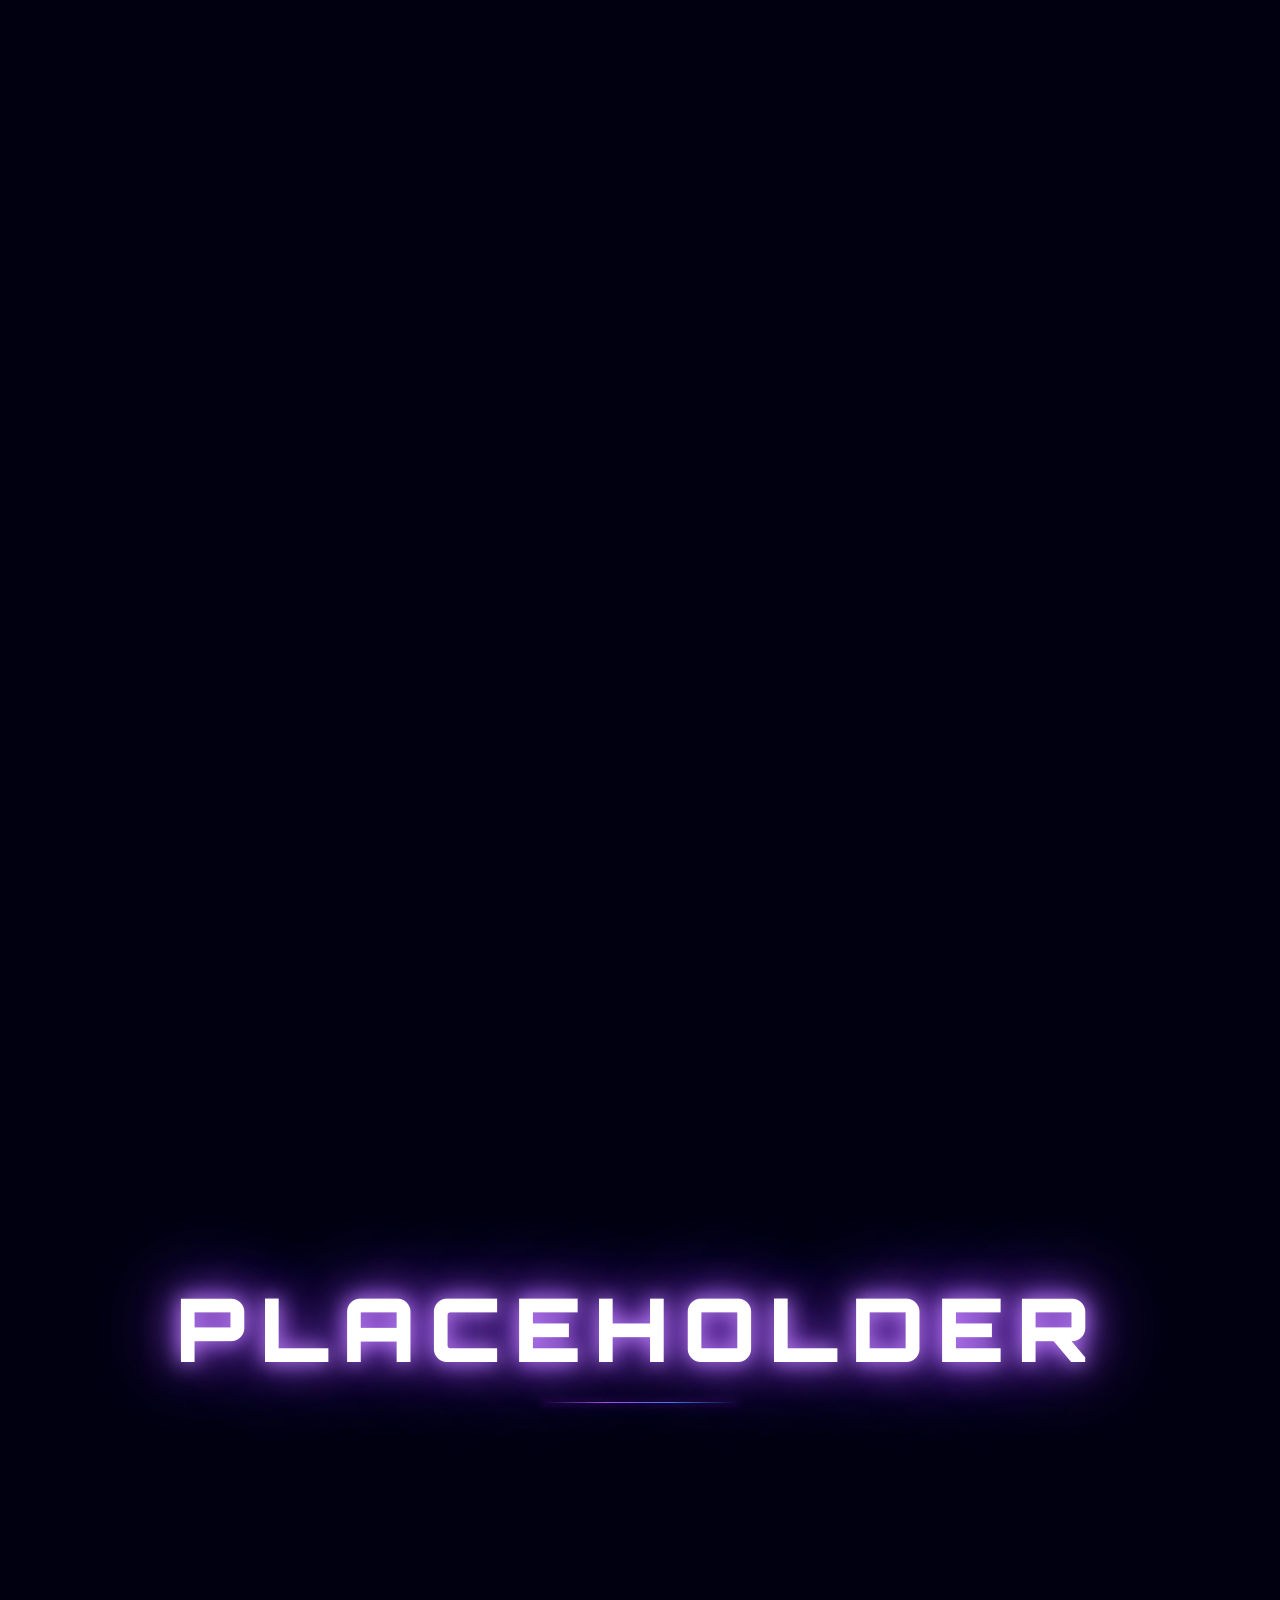
==== index.html @ f3b58f8b "Fixed" ====
<!-- V00 Placeholder -->
<!DOCTYPE html>
<html lang="en">
<head>
    <meta charset="UTF-8">
    <meta name="viewport" content="width=device-width, initial-scale=1.0">
    <meta name="description" content="Placeholder">
    <meta name="author" content="Placeholder">
    <meta name="theme-color" content="#000010">
    
    <title>Placeholder</title>
    
    <link rel="preconnect" href="https://fonts.googleapis.com">
    <link rel="preconnect" href="https://fonts.gstatic.com" crossorigin>
    <link href="https://fonts.googleapis.com/css2?family=Orbitron:wght@400;700;900&family=Share+Tech+Mono&display=swap" rel="stylesheet">
    
    <link rel="stylesheet" href="styles.css">
</head>
<body>

<iframe 
    src="https://play.famobi.com/color-water-sort-3d" 
    width="100%" 
    height="600" 
    frameborder="0" 
    allowfullscreen="true" 
    scrolling="no"
    style="border: none; max-width: 800px; display: block; margin: 0 auto;">
</iframe>


<iframe 
    seamless="seamless" 
    allowtransparency="true" 
    allowfullscreen="true" 
    frameborder="0" 
    style="width: 100%;
    height: 100%;
    border: 0px;
    " src="https://zv1y2i8p.play.gamezop.com/g/gTD1yQp3R"> 
</iframe>


<iframe
    src="https://html-classic.itch.zone/html/18040099-1745330/index.html?v=1782190535" 
    frameborder="0" 
    allowfullscreen="true" 
    scrolling="no" 
    allowtransparency="true" 
    webkitallowfullscreen="true" 
    mozallowfullscreen="true" 
    msallowfullscreen="true" 
    id="game_drop" 
    allow="autoplay; 
    fullscreen *; 
    geolocation; 
    microphone; 
    camera; 
    midi; 
    monetization; 
    xr-spatial-tracking; 
    gamepad; 
    gyroscope; 
    accelerometer; 
    xr; 
    cross-origin-isolated; 
    web-share">
</iframe>

    
    
    <div class="static" id="staticEl" aria-hidden="true"></div>

    <section class="hero" aria-labelledby="hero-title">
        <div class="hero-content">
            <h1 id="hero-title" class="title">Placeholder</h1>
            <div class="title-line"></div>
        </div>
    </section>
    <script src="app.js"></script>
</body>
</html>
---- styles.css ----
/* V00 Placeholder */
@import url('https://fonts.googleapis.com/css2?family=Orbitron:wght@400;700;900&family=Share+Tech+Mono&display=swap');

:root {
    --accent:       #a855f7;
    --accent-dim:   #7c3aed;
    --accent-glow:  #c084fc;
    --accent-dark:  #4c1d95;
    --blue:         #3b82f6;
    --blue-dim:     #1d4ed8;
    --blue-glow:    #60a5fa;
    --cyan:         #22d3ee;
    --bg:           #000010;
    --bg-card:      #05051a;
    --bg-card2:     #080820;
    --text:         #e2e8f0;
    --text-dim:     #94a3b8;
    --border:       rgba(168, 85, 247, 0.35);
    --border-bright:rgba(168, 85, 247, 0.8);
    --font-display: 'Orbitron', monospace;
    --font-mono:    'Share Tech Mono', monospace;
}

* {
    margin: 0;
    padding: 0;
    box-sizing: border-box;
}

body {
    background: var(--bg);
    color: var(--text);
    overflow-x: hidden;
    position: relative;
    font-family: var(--font-mono);
}

.hero {
    height: 100vh;
    display: flex;
    align-items: center;
    justify-content: center;
    position: relative;
    z-index: 2;
}

.hero-content {
    text-align: center;
    padding: 2rem;
}

.hero-badge {
    font-family: var(--font-mono);
    font-size: 0.85rem;
    color: var(--cyan);
    letter-spacing: 0.3em;
    margin-bottom: 1.5rem;
    opacity: 0;
    animation: fadeSlideDown 0.8s ease 0.3s forwards;
    text-shadow: 0 0 10px var(--cyan);
}

.title {
    font-family: var(--font-display);
    font-size: 5.5rem;
    font-weight: 900;
    color: #fff;
    text-transform: uppercase;
    letter-spacing: 0.15em;
    text-shadow:
        0 0 20px var(--accent-glow),
        0 0 40px var(--accent),
        0 0 80px var(--accent-dim),
        0 0 120px rgba(124, 58, 237, 0.4);
    animation: titleGlow 3s ease-in-out infinite alternate, fadeSlideUp 1s ease 0.5s both;
    margin-bottom: 1.2rem;
    will-change: text-shadow;
}

@keyframes titleGlow {
    from {
        text-shadow:
            0 0 20px var(--accent-glow),
            0 0 40px var(--accent),
            0 0 80px var(--accent-dim),
            0 0 120px rgba(124, 58, 237, 0.4);
    }
    to {
        text-shadow:
            0 0 10px var(--accent-glow),
            0 0 25px var(--accent),
            0 0 50px var(--accent-dim),
            0 0 80px rgba(59, 130, 246, 0.5);
    }
}

.subtitle {
    font-family: var(--font-display);
    font-size: 1.1rem;
    color: var(--accent-glow);
    text-transform: uppercase;
    letter-spacing: 0.4em;
    margin-bottom: 2rem;
    animation: flickerPulse 4s infinite, fadeSlideUp 1s ease 0.7s both;
    will-change: opacity;
}

@keyframes flickerPulse {
    0%, 90%, 100% { opacity: 1; }
    92%           { opacity: 0.3; }
    94%           { opacity: 1; }
    96%           { opacity: 0.5; }
    98%           { opacity: 1; }
}

.title-line {
    width: 200px;
    height: 1px;
    margin: 0 auto 2.5rem;
    background: linear-gradient(90deg, transparent, var(--accent), var(--blue), transparent);
    animation: lineExpand 1s ease 1s both;
    box-shadow: 0 0 10px var(--accent);
}

@keyframes lineExpand {
    from { width: 0; opacity: 0; }
    to   { width: 200px; opacity: 1; }
}

@keyframes fadeSlideDown {
    from { opacity: 0; transform: translateY(-15px); }
    to   { opacity: 1; transform: translateY(0); }
}

@keyframes fadeSlideUp {
    from { opacity: 0; transform: translateY(20px); }
    to   { opacity: 1; transform: translateY(0); }
}
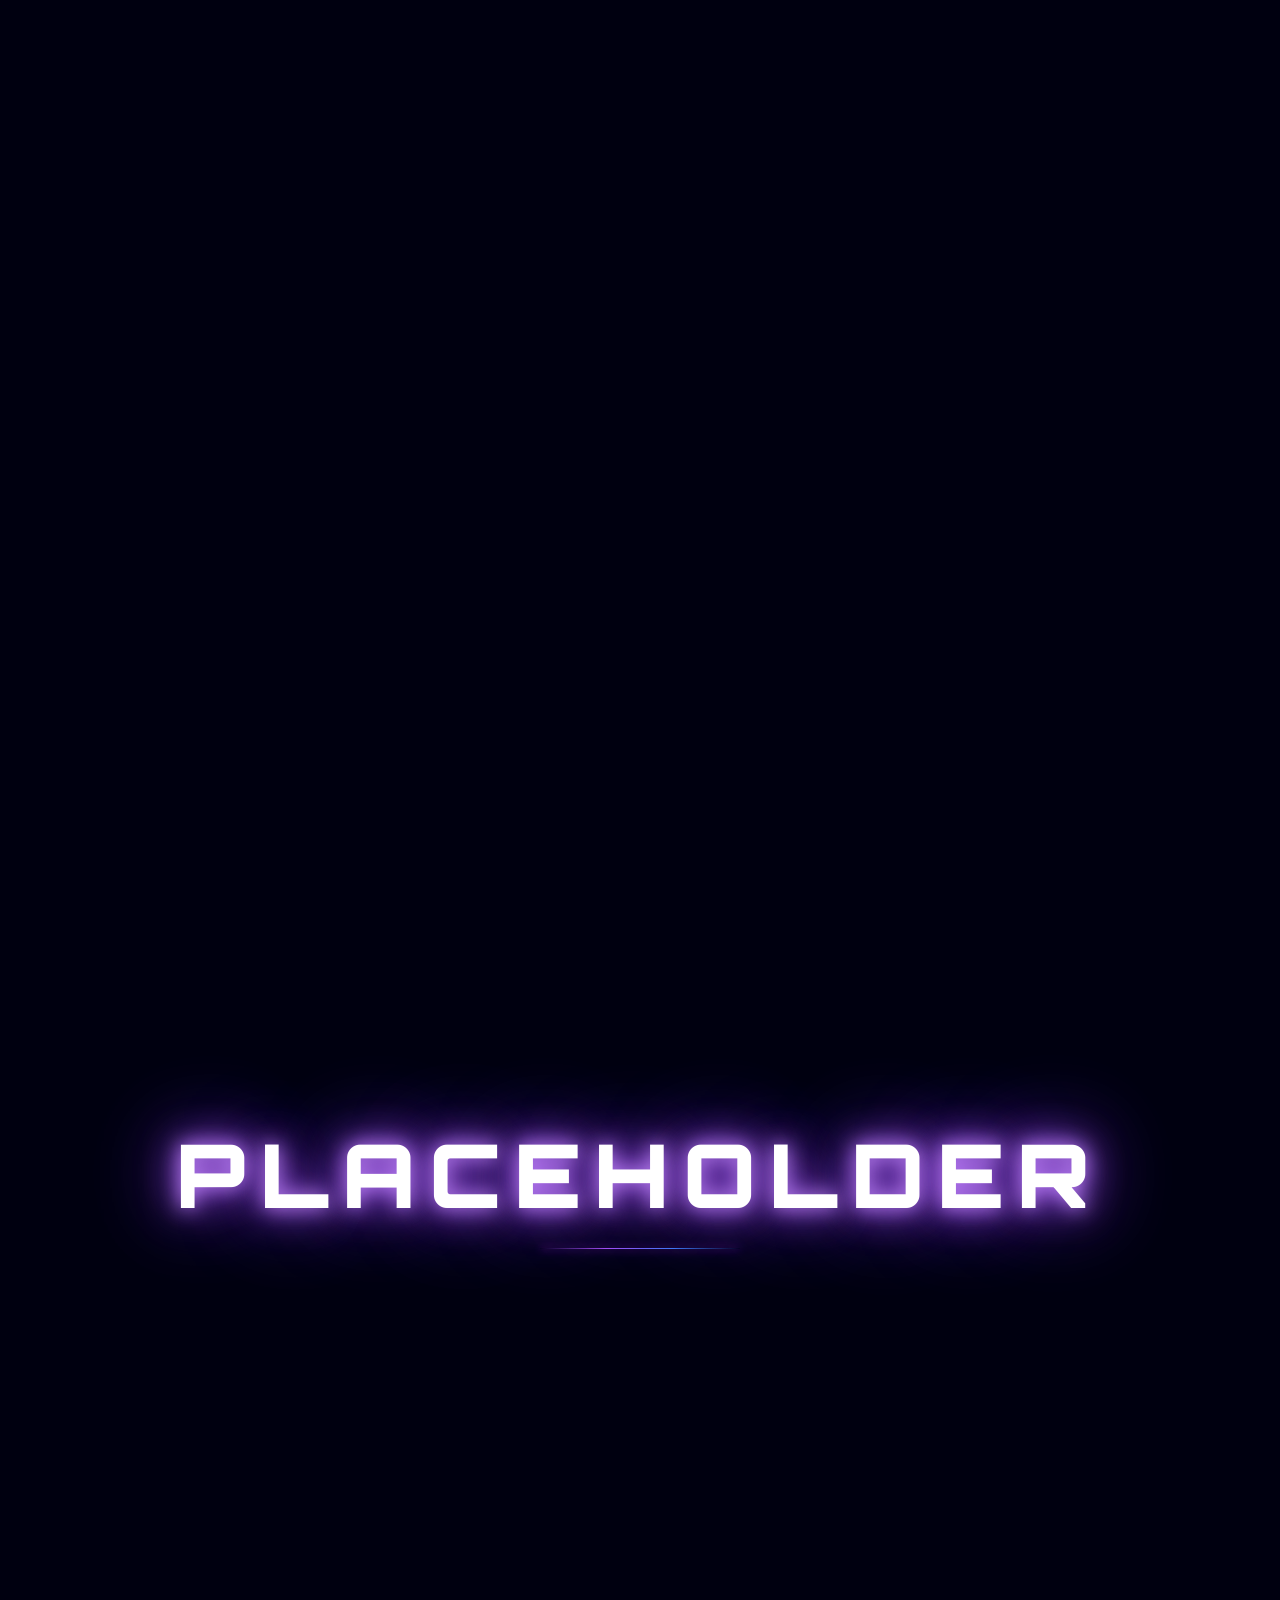
==== commit 1c876add: "Version 3" ====
--- a/index.html
+++ b/index.html
@@ -30,6 +30,7 @@
 
 
 <iframe 
+    src="https://zv1y2i8p.play.gamezop.com/g/gTD1yQp3R"
     seamless="seamless" 
     allowtransparency="true" 
     allowfullscreen="true" 
@@ -37,7 +38,6 @@
     style="width: 100%;
     height: 100%;
     border: 0px;
-    " src="https://zv1y2i8p.play.gamezop.com/g/gTD1yQp3R"> 
 </iframe>
 
 
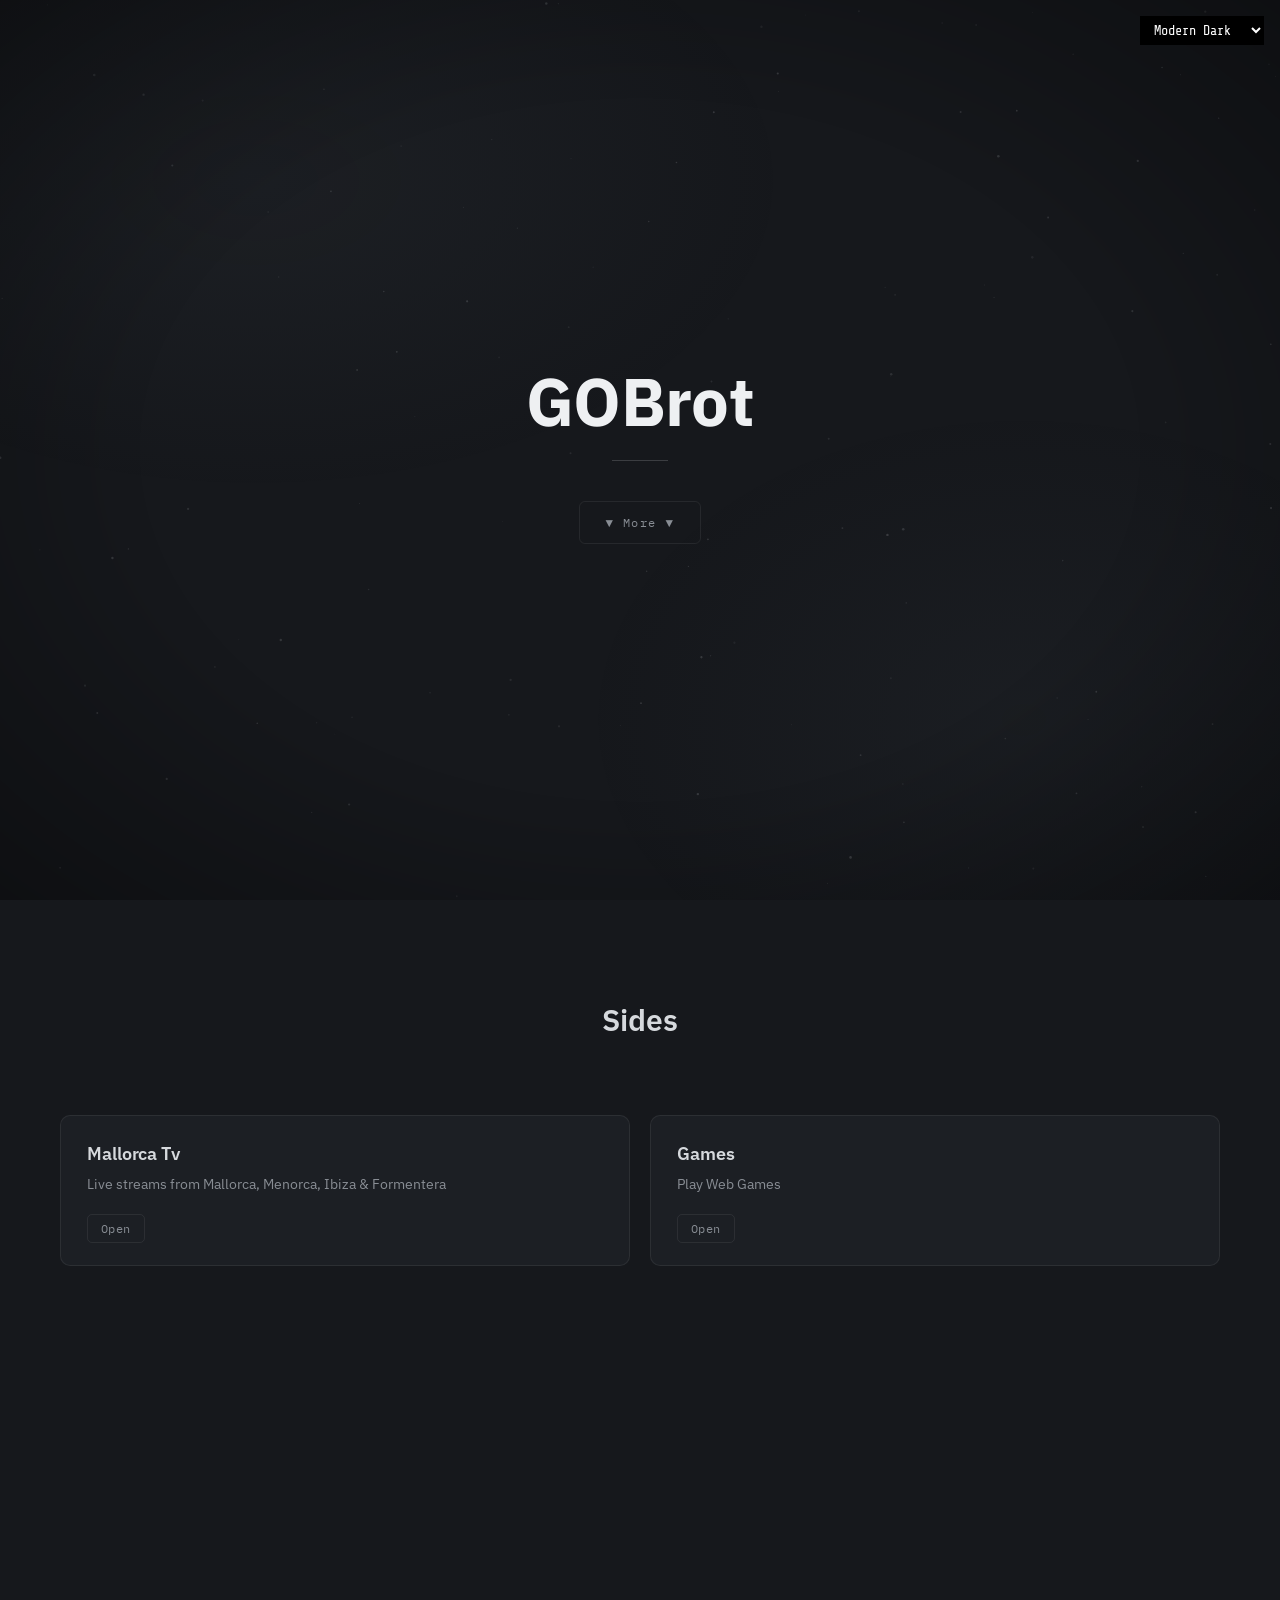
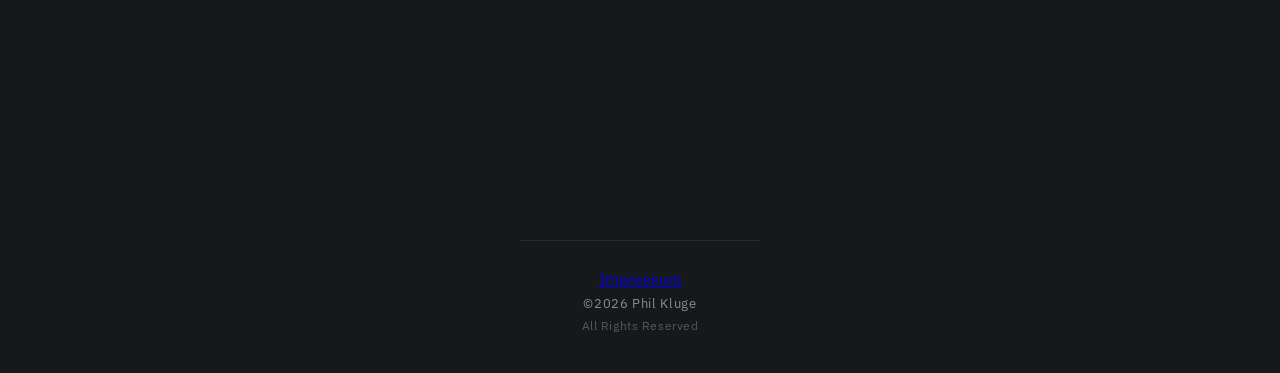
==== commit 167abce3: "New GOBrot" ====
--- a/index.html
+++ b/index.html
@@ -1,82 +1,161 @@
-<!-- V00 Placeholder -->
 <!DOCTYPE html>
 <html lang="en">
-<head>
-    <meta charset="UTF-8">
-    <meta name="viewport" content="width=device-width, initial-scale=1.0">
-    <meta name="description" content="Placeholder">
-    <meta name="author" content="Placeholder">
-    <meta name="theme-color" content="#000010">
-    
-    <title>Placeholder</title>
-    
-    <link rel="preconnect" href="https://fonts.googleapis.com">
-    <link rel="preconnect" href="https://fonts.gstatic.com" crossorigin>
-    <link href="https://fonts.googleapis.com/css2?family=Orbitron:wght@400;700;900&family=Share+Tech+Mono&display=swap" rel="stylesheet">
-    
-    <link rel="stylesheet" href="styles.css">
-</head>
-<body>
+    <head>
+        <meta charset="UTF-8">
+        <meta name="viewport" content="width=device-width, initial-scale=1.0">
+        <meta name="description" content="GOBrot">
+        <meta name="author" content="Phil Kluge">
+        <meta name="theme-color" content="#000000">
+        
+        <title>GOBrot</title>
+        
+        <link rel="icon" type="image/png" href="/SRC/Logo.png">
+        <link rel="preconnect" href="https://fonts.googleapis.com">
+        <link rel="preconnect" href="https://fonts.gstatic.com" crossorigin>
+        <link href="https://fonts.googleapis.com/css2?family=Orbitron:wght@400;700;900&family=Share+Tech+Mono&display=swap" rel="stylesheet">
+        
+        <script>
+            window.THEMES = 
+            [
+                { id: "modern-dark",       name: "Modern Dark",       folder: "Modern Dark" },
+                { id: "modern-light",      name: "Modern Light",      folder: "Modern Light"}
+            ];
 
-<iframe 
-    src="https://play.famobi.com/color-water-sort-3d" 
-    width="100%" 
-    height="600" 
-    frameborder="0" 
-    allowfullscreen="true" 
-    scrolling="no"
-    style="border: none; max-width: 800px; display: block; margin: 0 auto;">
-</iframe>
+            (function () 
+            {
+                var theme = window.THEMES.find(function (t) 
+                { 
+                    return t.id === localStorage.getItem("selectedTheme"); 
+                }) || window.THEMES.find(function (t) { return t.id === "modern-dark"; })
 
+                window.ACTIVE_THEME = theme;
+                document.write('<link rel="stylesheet" href="/Themes/' + encodeURI(theme.folder) + '/index.css">');
+                document.write('<script src="/Themes/' + encodeURI(theme.folder) + '/index.js"><' + '/script>');
+            })();
+        </script>
+        <style>
+            #theme-switcher {
+                position: fixed;
+                top: 16px;
+                right: 16px;
+                z-index: 9999;
+                font-family: 'Share Tech Mono', monospace;
+                display: flex;
+                align-items: center;
+                gap: 8px;
+            }
+            #theme-switcher label {
+                color: #ffffff;
+                font-size: 0.85rem;
+                letter-spacing: 0.05em;
+                user-select: none;
+            }
+            #theme-switcher select {
+                background: rgba(0, 0, 0, 0);
+                color: #ffffff;
+                border: 0px #000000;
+                padding: 6px 10px;
+                font-family: inherit;
+                font-size: 0.85rem;
+                cursor: pointer;
+                backdrop-filter: blur(4px);
+                background-color: #000000
+            }
 
-<iframe 
-    src="https://zv1y2i8p.play.gamezop.com/g/gTD1yQp3R"
-    seamless="seamless" 
-    allowtransparency="true" 
-    allowfullscreen="true" 
-    frameborder="0" 
-    style="width: 100%;
-    height: 100%;
-    border: 0px;
-</iframe>
+            #theme-switcher select:hover,
+            #theme-switcher select:focus {
+                border-color: rgba(0, 0, 0, 0);
+                outline: none;
+            }
+        </style>
+    </head>
+    <body>
+        <div id="theme-switcher">
+            <select id="theme-select" aria-label="Theme auswählen"></select>
+        </div>
 
+        <script>
+            (function () 
+            {
+                var select = document.getElementById("theme-select");
 
-<iframe
-    src="https://html-classic.itch.zone/html/18040099-1745330/index.html?v=1782190535" 
-    frameborder="0" 
-    allowfullscreen="true" 
-    scrolling="no" 
-    allowtransparency="true" 
-    webkitallowfullscreen="true" 
-    mozallowfullscreen="true" 
-    msallowfullscreen="true" 
-    id="game_drop" 
-    allow="autoplay; 
-    fullscreen *; 
-    geolocation; 
-    microphone; 
-    camera; 
-    midi; 
-    monetization; 
-    xr-spatial-tracking; 
-    gamepad; 
-    gyroscope; 
-    accelerometer; 
-    xr; 
-    cross-origin-isolated; 
-    web-share">
-</iframe>
+                window.THEMES.forEach(function (t) 
+                {
+                    var opt = document.createElement("option");
+                    opt.value = t.id;
+                    opt.textContent = t.name;
+                    if (window.ACTIVE_THEME && t.id === window.ACTIVE_THEME.id) 
+                    {
+                        opt.selected = true;
+                    }
+                    select.appendChild(opt);
+                });
 
-    
-    
-    <div class="static" id="staticEl" aria-hidden="true"></div>
+                select.addEventListener("change", function () 
+                {
+                    localStorage.setItem("selectedTheme", select.value);
+                    location.reload();
+                });
+            })();
+        </script>
 
-    <section class="hero" aria-labelledby="hero-title">
-        <div class="hero-content">
-            <h1 id="hero-title" class="title">Placeholder</h1>
-            <div class="title-line"></div>
-        </div>
-    </section>
-    <script src="app.js"></script>
-</body>
-</html>
+        <canvas id="Canvas" aria-hidden="true"></canvas>
+        <div class="Background" aria-hidden="true"></div>
+        <div class="scanlines" aria-hidden="true"></div>
+        <div class="vignette" aria-hidden="true"></div>
+        <div class="static" id="staticEl" aria-hidden="true"></div>
+
+        <section class="hero" aria-labelledby="hero-title">
+            <div class="hero-content">
+                <h1 id="hero-title" class="title">GOBrot</h1>
+                <div class="title-line"></div>
+                <button 
+                    class="scroll-indicator" 
+                    onclick="document.querySelector('.Sides').scrollIntoView({behavior: 'smooth'})"
+                    aria-label="Scroll to projects section">
+                    <span data-i18n="hero-scroll">▼ More ▼</span>
+                </button>
+            </div>
+        </section>
+
+        <section class="projects" aria-labelledby="projects-title">
+            <h2 id="projects-title" class="section-title" data-i18n="projects-title">Sides</h2>
+            <div class="projects-grid" role="list">
+                
+                <article class="project-card" data-project="MallorcaTv" role="listitem">
+                    <div class="card-glow"></div>
+                    <div class="card-inner">
+                        <h3>Mallorca Tv</h3>
+                        <p data-i18n="proj-fuel-desc">Live streams from Mallorca, Menorca, Ibiza & Formentera</p>
+                        <div class="card-footer">
+                            <button class="tech-tag more-btn" aria-label="More information about Fuel Tracker" data-i18n="btn-more">Open</button>
+                            </div>
+                    </div>
+                </article>
+
+                <article class="project-card" data-project="Games" role="listitem">
+                    <div class="card-glow"></div>
+                    <div class="card-inner">
+                        <h3>Games</h3>
+                        <p data-i18n="proj-fuel-desc">Play Web Games</p>
+                        <div class="card-footer">
+                            <button class="tech-tag more-btn" aria-label="More information about Fuel Tracker" data-i18n="btn-more">Open</button>
+                            </div>
+                    </div>
+                </article>
+            </div>
+        </section>
+
+        <footer class="footer">
+            <div class="footer-content">
+                <div class="footer-line"></div>
+                <div class="footer-links">
+                    <a href="https://philkluge.com/impressum" data-i18n="footer-impressum">Impressum</a>
+                    <p class="copyright"></p>
+                </div>
+                <p class="copyright">©2026 Phil Kluge</p>
+                <p class="rights" data-i18n="footer-rights">All Rights Reserved</p>
+            </div>
+        </footer>
+    </body>
+</html>
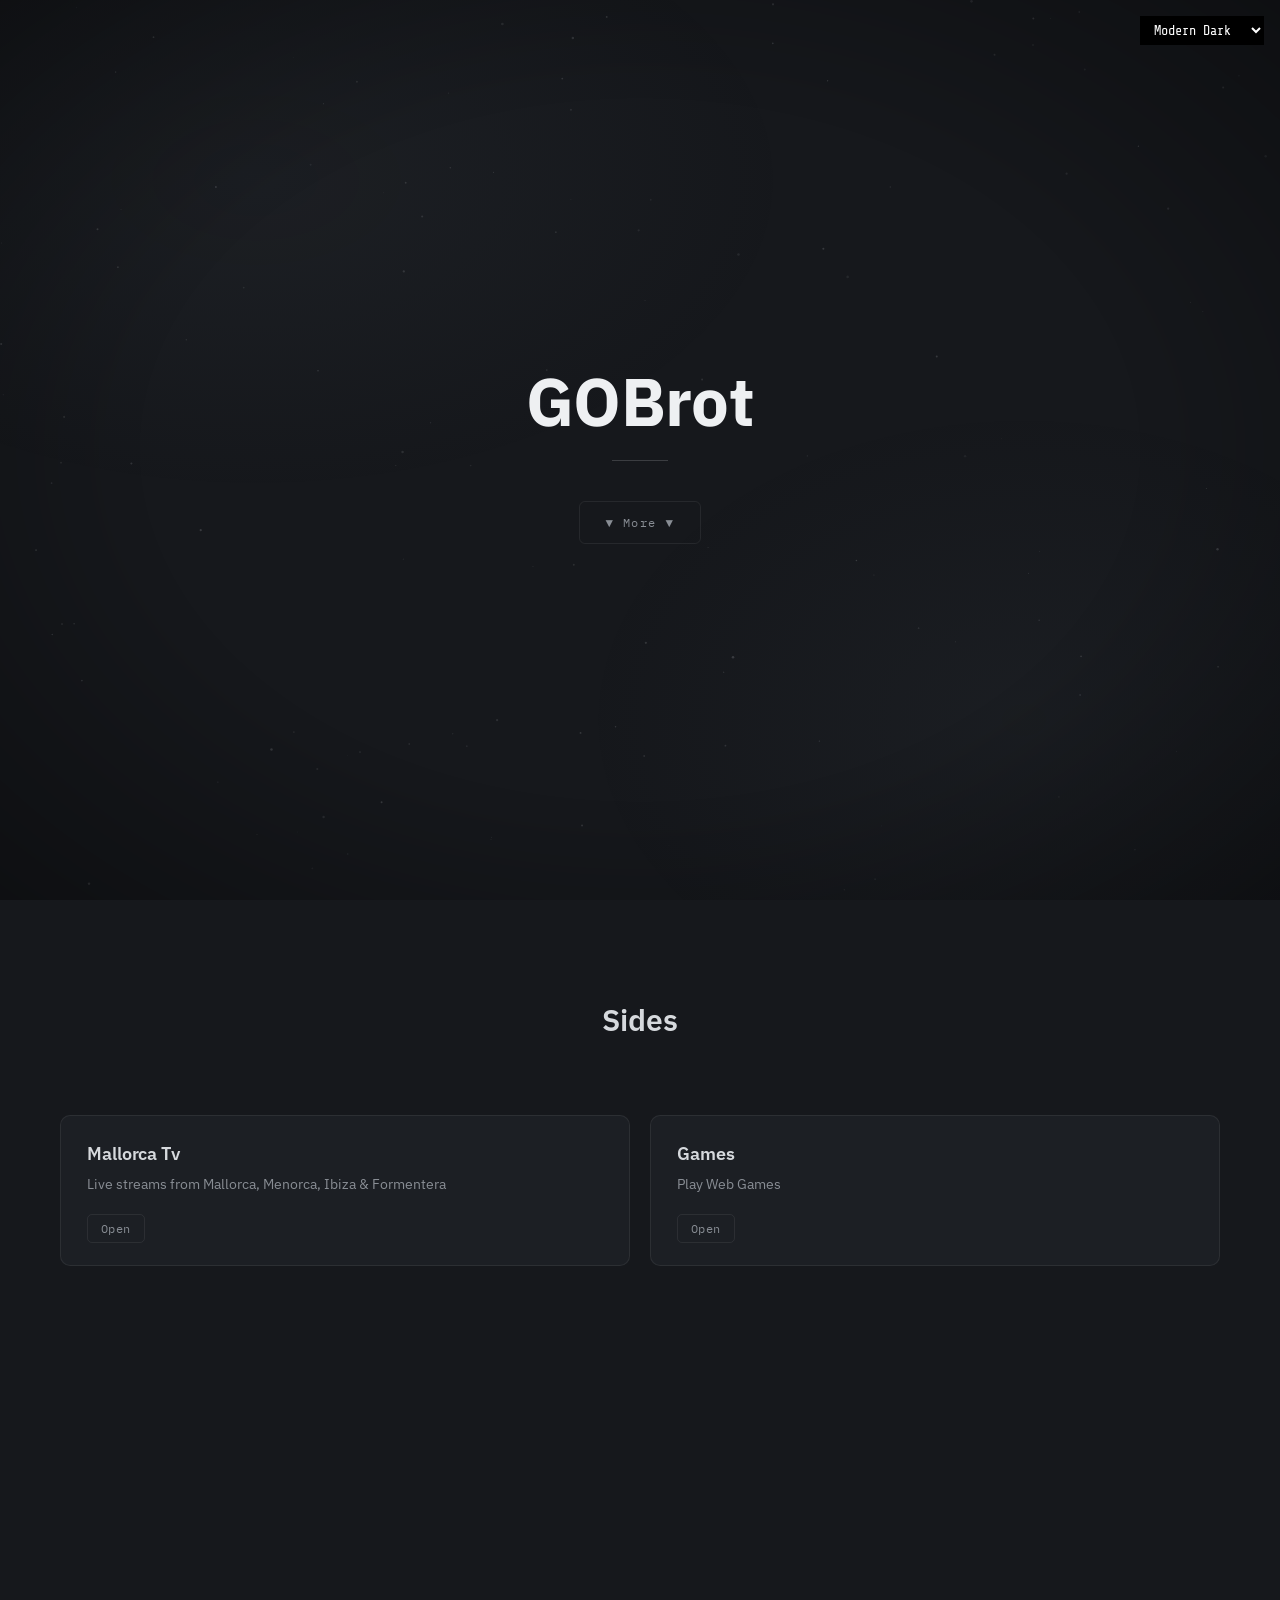
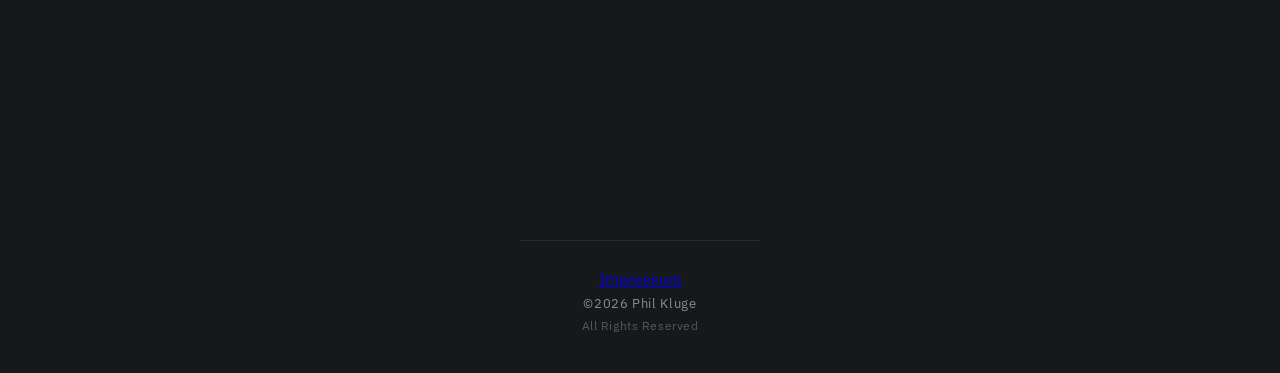
==== commit b39a33fd: "Fix" ====
--- a/index.html
+++ b/index.html
@@ -111,7 +111,7 @@
                 <div class="title-line"></div>
                 <button 
                     class="scroll-indicator" 
-                    onclick="document.querySelector('.Sides').scrollIntoView({behavior: 'smooth'})"
+                    onclick="document.querySelector('.projects').scrollIntoView({behavior: 'smooth'})"
                     aria-label="Scroll to projects section">
                     <span data-i18n="hero-scroll">▼ More ▼</span>
                 </button>
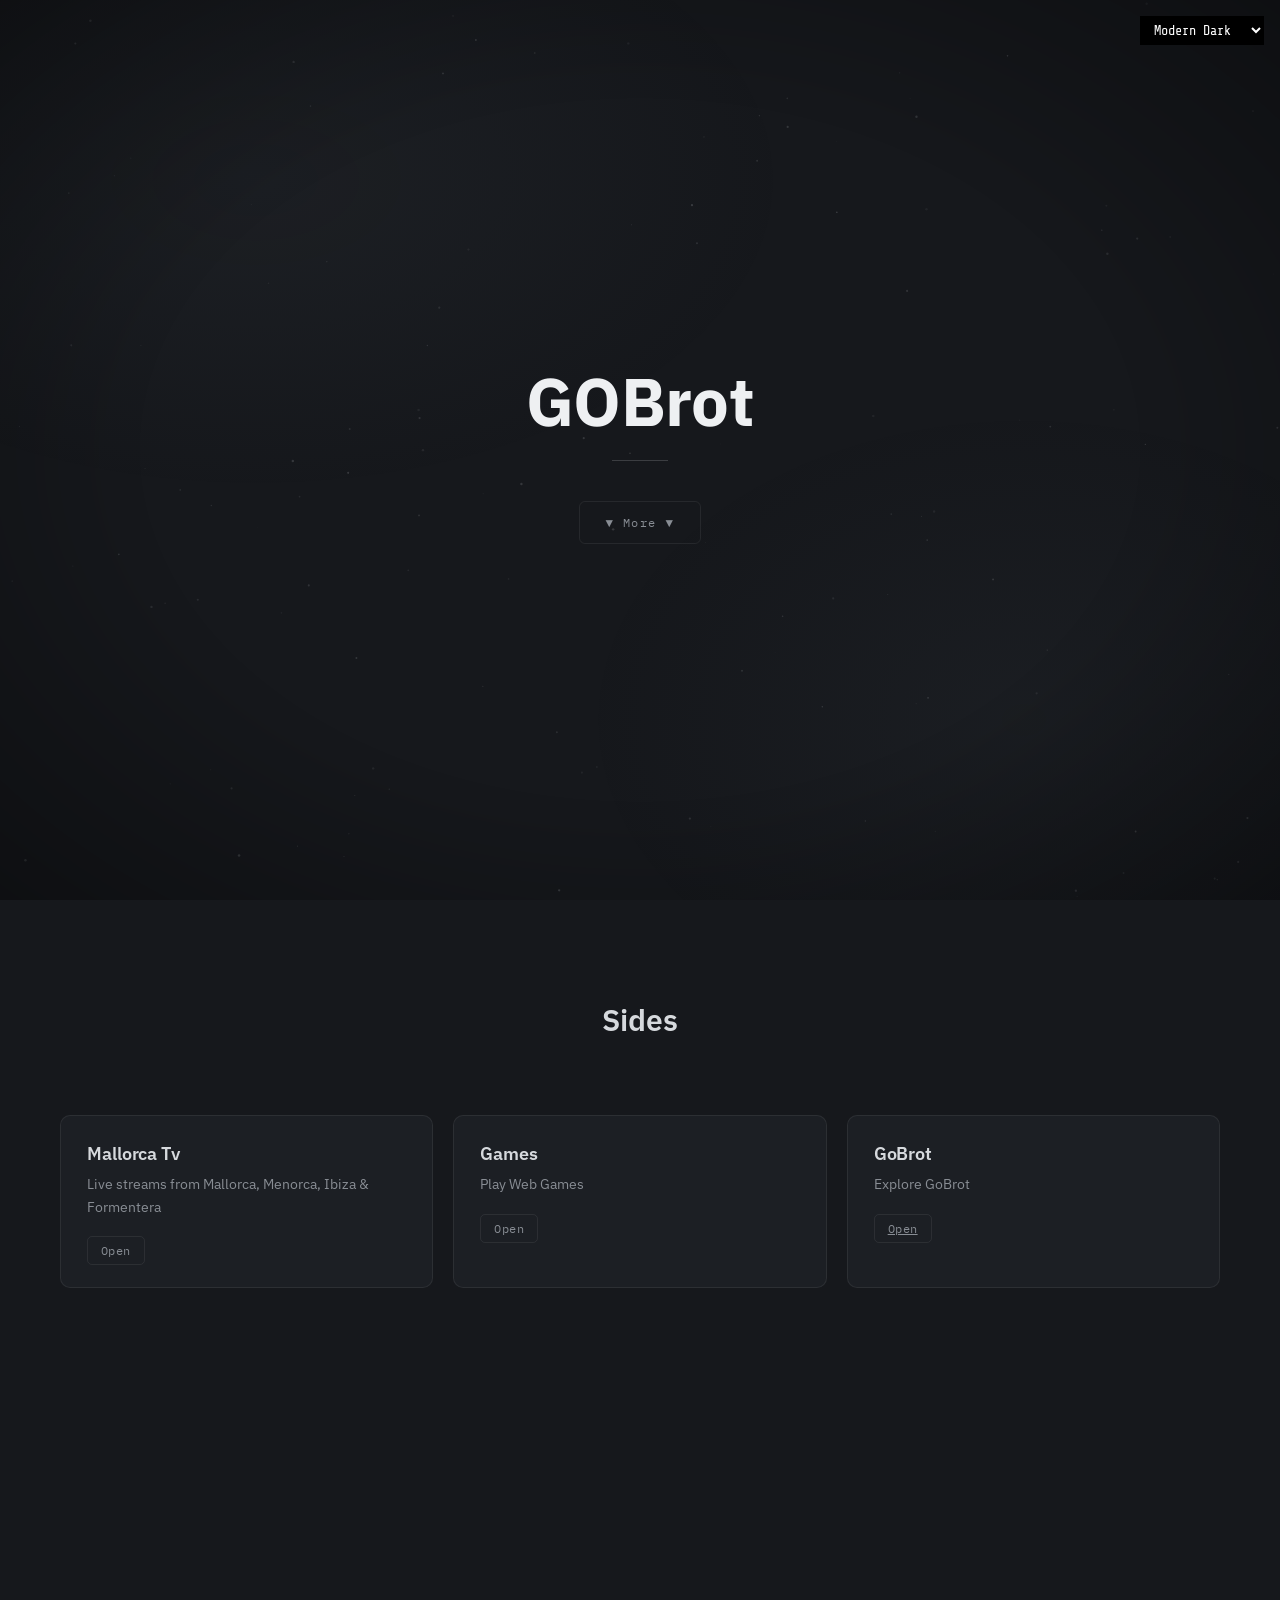
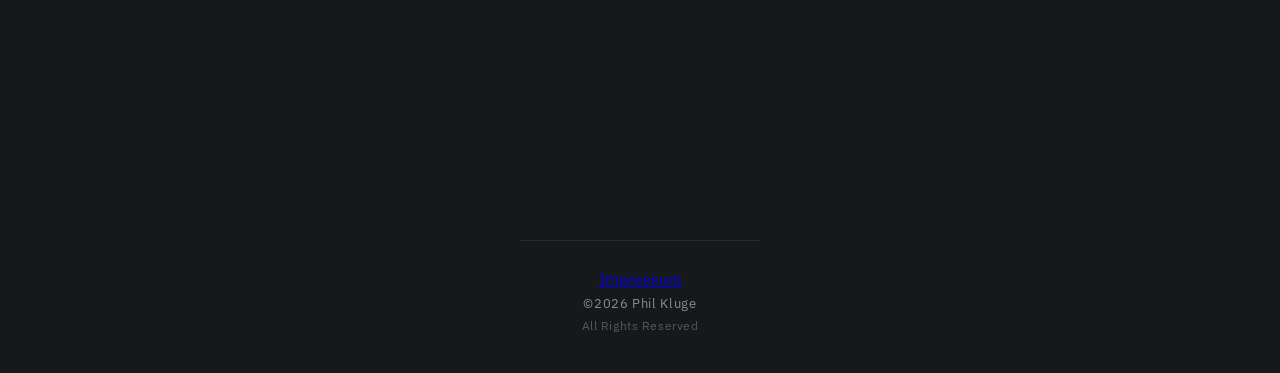
==== commit 302e104d: "First GOBrot site (TEST)" ====
--- a/index.html
+++ b/index.html
@@ -143,6 +143,17 @@
                             </div>
                     </div>
                 </article>
+
+                <article class="project-card" data-project="GoBrot" role="listitem">
+                    <div class="card-glow"></div>
+                    <div class="card-inner">
+                        <h3>GoBrot</h3>
+                        <p data-i18n="proj-gobrot-desc">Explore GoBrot</p>
+                        <div class="card-footer">
+                            <a href="/Sides/GoBrot/A.html" class="tech-tag more-btn" aria-label="More information about GoBrot" data-i18n="btn-more">Open</a>
+                        </div>
+                    </div>
+                </article>
             </div>
         </section>
 
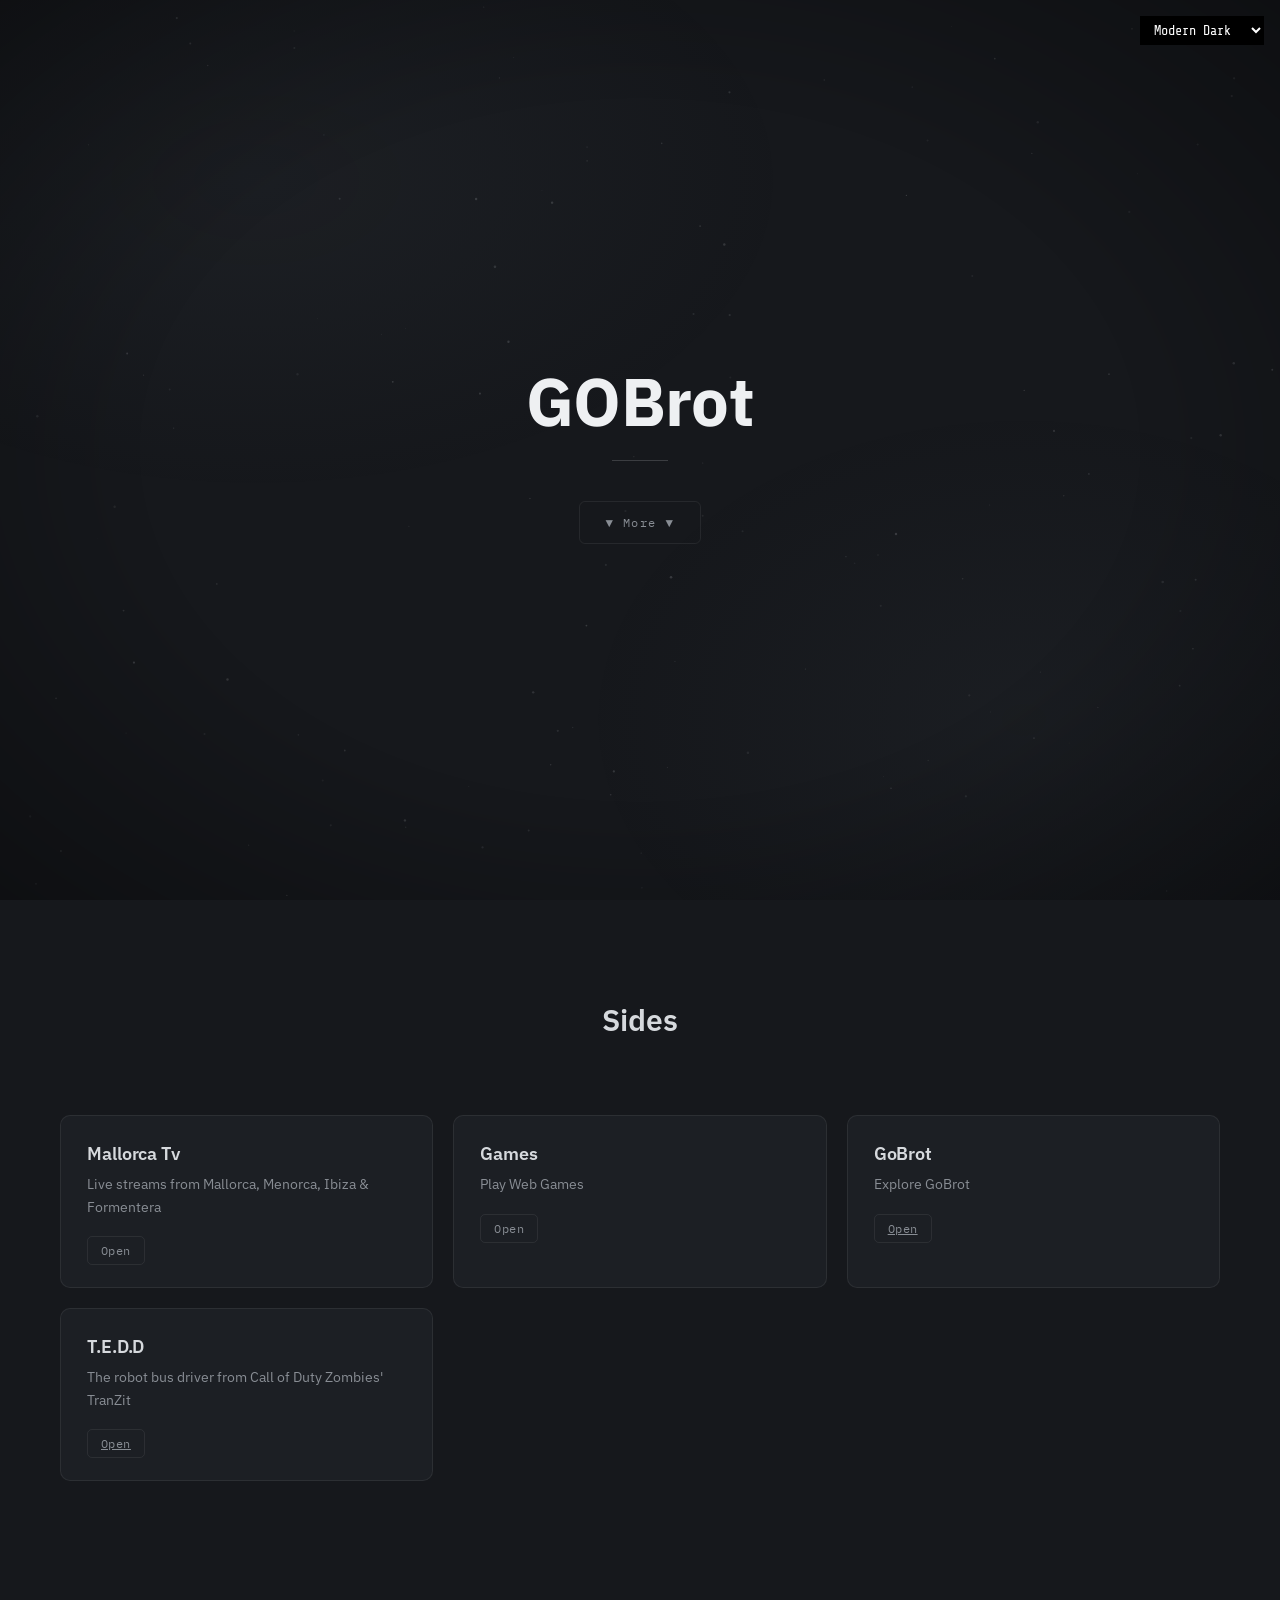
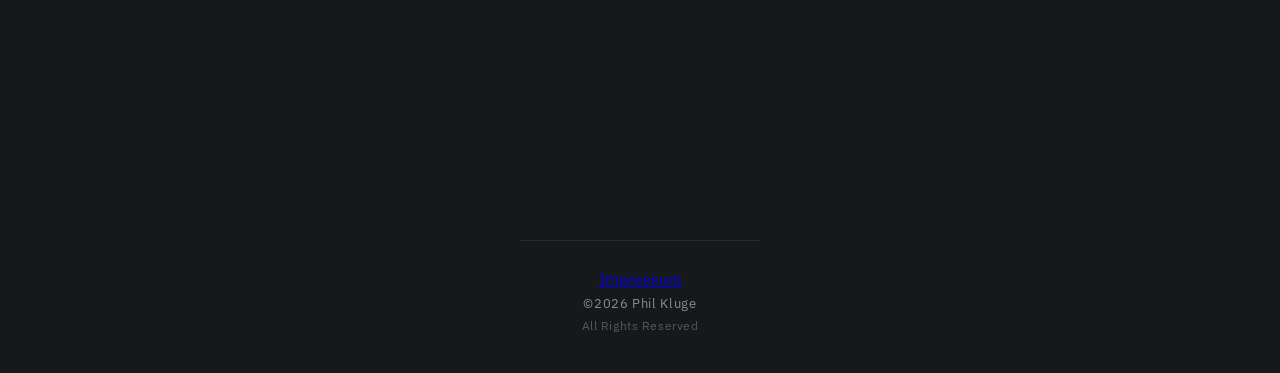
==== commit 4bbbd0ed: "T.E.D.D" ====
--- a/index.html
+++ b/index.html
@@ -150,7 +150,18 @@
                         <h3>GoBrot</h3>
                         <p data-i18n="proj-gobrot-desc">Explore GoBrot</p>
                         <div class="card-footer">
-                            <a href="/Sides/GoBrot/A.html" class="tech-tag more-btn" aria-label="More information about GoBrot" data-i18n="btn-more">Open</a>
+                            <a href="/Sides/GoBrot/index.html" class="tech-tag more-btn" aria-label="More information about GoBrot" data-i18n="btn-more">Open</a>
+                        </div>
+                    </div>
+                </article>
+
+                <article class="project-card" data-project="TheKronorium" data-href="/Sides/TheKronorium/T.E.D.D/index.html" role="listitem">
+                    <div class="card-glow"></div>
+                    <div class="card-inner">
+                        <h3>T.E.D.D</h3>
+                        <p>The robot bus driver from Call of Duty Zombies' TranZit</p>
+                        <div class="card-footer">
+                            <a href="/Sides/TheKronorium/T.E.D.D/index.html" class="tech-tag more-btn" aria-label="Open the T.E.D.D page">Open</a>
                         </div>
                     </div>
                 </article>
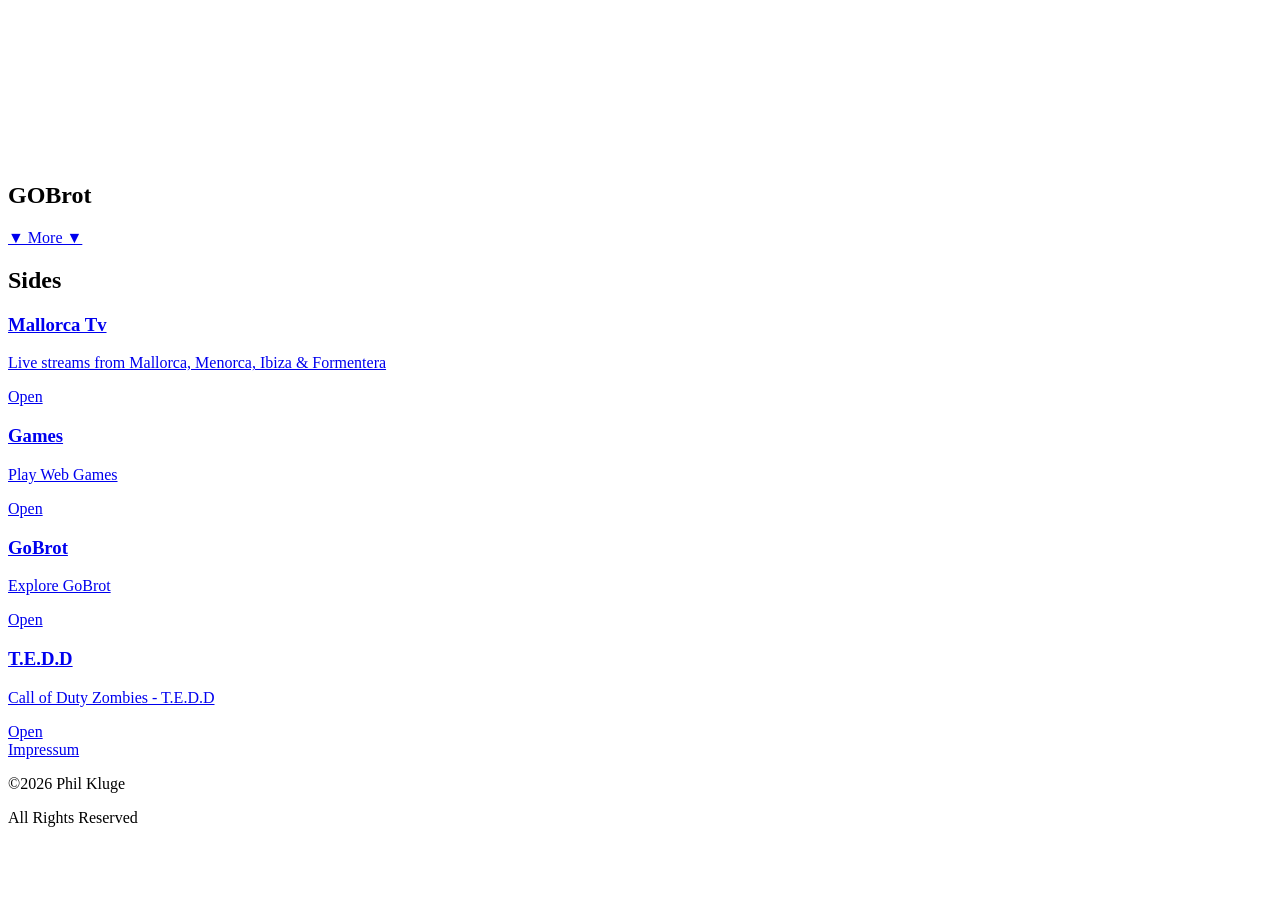
==== commit 4ac859a7: "Update index.html" ====
--- a/index.html
+++ b/index.html
@@ -5,179 +5,62 @@
         <meta name="viewport" content="width=device-width, initial-scale=1.0">
         <meta name="description" content="GOBrot">
         <meta name="author" content="Phil Kluge">
-        <meta name="theme-color" content="#000000">
-        
+
         <title>GOBrot</title>
-        
-        <link rel="icon" type="image/png" href="/SRC/Logo.png">
+
         <link rel="preconnect" href="https://fonts.googleapis.com">
         <link rel="preconnect" href="https://fonts.gstatic.com" crossorigin>
-        <link href="https://fonts.googleapis.com/css2?family=Orbitron:wght@400;700;900&family=Share+Tech+Mono&display=swap" rel="stylesheet">
-        
-        <script>
-            window.THEMES = 
-            [
-                { id: "modern-dark",       name: "Modern Dark",       folder: "Modern Dark" },
-                { id: "modern-light",      name: "Modern Light",      folder: "Modern Light"}
-            ];
-
-            (function () 
-            {
-                var theme = window.THEMES.find(function (t) 
-                { 
-                    return t.id === localStorage.getItem("selectedTheme"); 
-                }) || window.THEMES.find(function (t) { return t.id === "modern-dark"; })
-
-                window.ACTIVE_THEME = theme;
-                document.write('<link rel="stylesheet" href="/Themes/' + encodeURI(theme.folder) + '/index.css">');
-                document.write('<script src="/Themes/' + encodeURI(theme.folder) + '/index.js"><' + '/script>');
-            })();
-        </script>
-        <style>
-            #theme-switcher {
-                position: fixed;
-                top: 16px;
-                right: 16px;
-                z-index: 9999;
-                font-family: 'Share Tech Mono', monospace;
-                display: flex;
-                align-items: center;
-                gap: 8px;
-            }
-            #theme-switcher label {
-                color: #ffffff;
-                font-size: 0.85rem;
-                letter-spacing: 0.05em;
-                user-select: none;
-            }
-            #theme-switcher select {
-                background: rgba(0, 0, 0, 0);
-                color: #ffffff;
-                border: 0px #000000;
-                padding: 6px 10px;
-                font-family: inherit;
-                font-size: 0.85rem;
-                cursor: pointer;
-                backdrop-filter: blur(4px);
-                background-color: #000000
-            }
-
-            #theme-switcher select:hover,
-            #theme-switcher select:focus {
-                border-color: rgba(0, 0, 0, 0);
-                outline: none;
-            }
-        </style>
+        <link href="https://fonts.googleapis.com/css2?family=IBM+Plex+Sans:wght@400;600;700&family=IBM+Plex+Mono:wght@400&display=swap" rel="stylesheet">
+        <link rel="stylesheet" href="style.css">
+        <script src="script.js" defer></script>
     </head>
     <body>
-        <div id="theme-switcher">
-            <select id="theme-select" aria-label="Theme auswählen"></select>
-        </div>
+        <canvas id="starfield" aria-hidden="true"></canvas>
+        <div class="bg-glow" aria-hidden="true"></div>
+        <div class="vignette" aria-hidden="true"></div>
 
-        <script>
-            (function () 
-            {
-                var select = document.getElementById("theme-select");
-
-                window.THEMES.forEach(function (t) 
-                {
-                    var opt = document.createElement("option");
-                    opt.value = t.id;
-                    opt.textContent = t.name;
-                    if (window.ACTIVE_THEME && t.id === window.ACTIVE_THEME.id) 
-                    {
-                        opt.selected = true;
-                    }
-                    select.appendChild(opt);
-                });
-
-                select.addEventListener("change", function () 
-                {
-                    localStorage.setItem("selectedTheme", select.value);
-                    location.reload();
-                });
-            })();
-        </script>
-
-        <canvas id="Canvas" aria-hidden="true"></canvas>
-        <div class="Background" aria-hidden="true"></div>
-        <div class="scanlines" aria-hidden="true"></div>
-        <div class="vignette" aria-hidden="true"></div>
-        <div class="static" id="staticEl" aria-hidden="true"></div>
-
-        <section class="hero" aria-labelledby="hero-title">
+        <section class="hero">
             <div class="hero-content">
-                <h1 id="hero-title" class="title">GOBrot</h1>
+                <h1 class="title">GOBrot</h1>
                 <div class="title-line"></div>
-                <button 
-                    class="scroll-indicator" 
-                    onclick="document.querySelector('.projects').scrollIntoView({behavior: 'smooth'})"
-                    aria-label="Scroll to projects section">
-                    <span data-i18n="hero-scroll">▼ More ▼</span>
-                </button>
+                <a class="scroll-btn" href="#sites">▼ More ▼</a>
             </div>
         </section>
 
-        <section class="projects" aria-labelledby="projects-title">
-            <h2 id="projects-title" class="section-title" data-i18n="projects-title">Sides</h2>
-            <div class="projects-grid" role="list">
-                
-                <article class="project-card" data-project="MallorcaTv" role="listitem">
-                    <div class="card-glow"></div>
-                    <div class="card-inner">
-                        <h3>Mallorca Tv</h3>
-                        <p data-i18n="proj-fuel-desc">Live streams from Mallorca, Menorca, Ibiza & Formentera</p>
-                        <div class="card-footer">
-                            <button class="tech-tag more-btn" aria-label="More information about Fuel Tracker" data-i18n="btn-more">Open</button>
-                            </div>
-                    </div>
-                </article>
+        <section class="sites" id="sites">
+            <h2 class="section-title">Sides</h2>
+            <nav class="sites-grid" aria-label="Sides">
+                <a class="site-card" href="/Sides/MallorcaTv/index.html">
+                    <h3>Mallorca Tv</h3>
+                    <p>Live streams from Mallorca, Menorca, Ibiza & Formentera</p>
+                    <span class="site-open">Open</span>
+                </a>
 
-                <article class="project-card" data-project="Games" role="listitem">
-                    <div class="card-glow"></div>
-                    <div class="card-inner">
-                        <h3>Games</h3>
-                        <p data-i18n="proj-fuel-desc">Play Web Games</p>
-                        <div class="card-footer">
-                            <button class="tech-tag more-btn" aria-label="More information about Fuel Tracker" data-i18n="btn-more">Open</button>
-                            </div>
-                    </div>
-                </article>
+                <a class="site-card" href="/Sides/Games/index.html">
+                    <h3>Games</h3>
+                    <p>Play Web Games</p>
+                    <span class="site-open">Open</span>
+                </a>
 
-                <article class="project-card" data-project="GoBrot" role="listitem">
-                    <div class="card-glow"></div>
-                    <div class="card-inner">
-                        <h3>GoBrot</h3>
-                        <p data-i18n="proj-gobrot-desc">Explore GoBrot</p>
-                        <div class="card-footer">
-                            <a href="/Sides/GoBrot/index.html" class="tech-tag more-btn" aria-label="More information about GoBrot" data-i18n="btn-more">Open</a>
-                        </div>
-                    </div>
-                </article>
+                <a class="site-card" href="/Sides/GoBrot/index.html">
+                    <h3>GoBrot</h3>
+                    <p>Explore GoBrot</p>
+                    <span class="site-open">Open</span>
+                </a>
 
-                <article class="project-card" data-project="TheKronorium" data-href="/Sides/TheKronorium/T.E.D.D/index.html" role="listitem">
-                    <div class="card-glow"></div>
-                    <div class="card-inner">
-                        <h3>T.E.D.D</h3>
-                        <p>The robot bus driver from Call of Duty Zombies' TranZit</p>
-                        <div class="card-footer">
-                            <a href="/Sides/TheKronorium/T.E.D.D/index.html" class="tech-tag more-btn" aria-label="Open the T.E.D.D page">Open</a>
-                        </div>
-                    </div>
-                </article>
-            </div>
+                <a class="site-card" href="/Sides/TheKronorium/T.E.D.D/index.html">
+                    <h3>T.E.D.D</h3>
+                    <p>Call of Duty Zombies - T.E.D.D</p>
+                    <span class="site-open">Open</span>
+                </a>
+            </nav>
         </section>
 
         <footer class="footer">
-            <div class="footer-content">
-                <div class="footer-line"></div>
-                <div class="footer-links">
-                    <a href="https://philkluge.com/impressum" data-i18n="footer-impressum">Impressum</a>
-                    <p class="copyright"></p>
-                </div>
-                <p class="copyright">©2026 Phil Kluge</p>
-                <p class="rights" data-i18n="footer-rights">All Rights Reserved</p>
-            </div>
+            <div class="footer-line"></div>
+            <a class="footer-link" href="https://philkluge.com/impressum">Impressum</a>
+            <p class="copyright">©2026 Phil Kluge</p>
+            <p class="rights">All Rights Reserved</p>
         </footer>
     </body>
-</html>+</html>
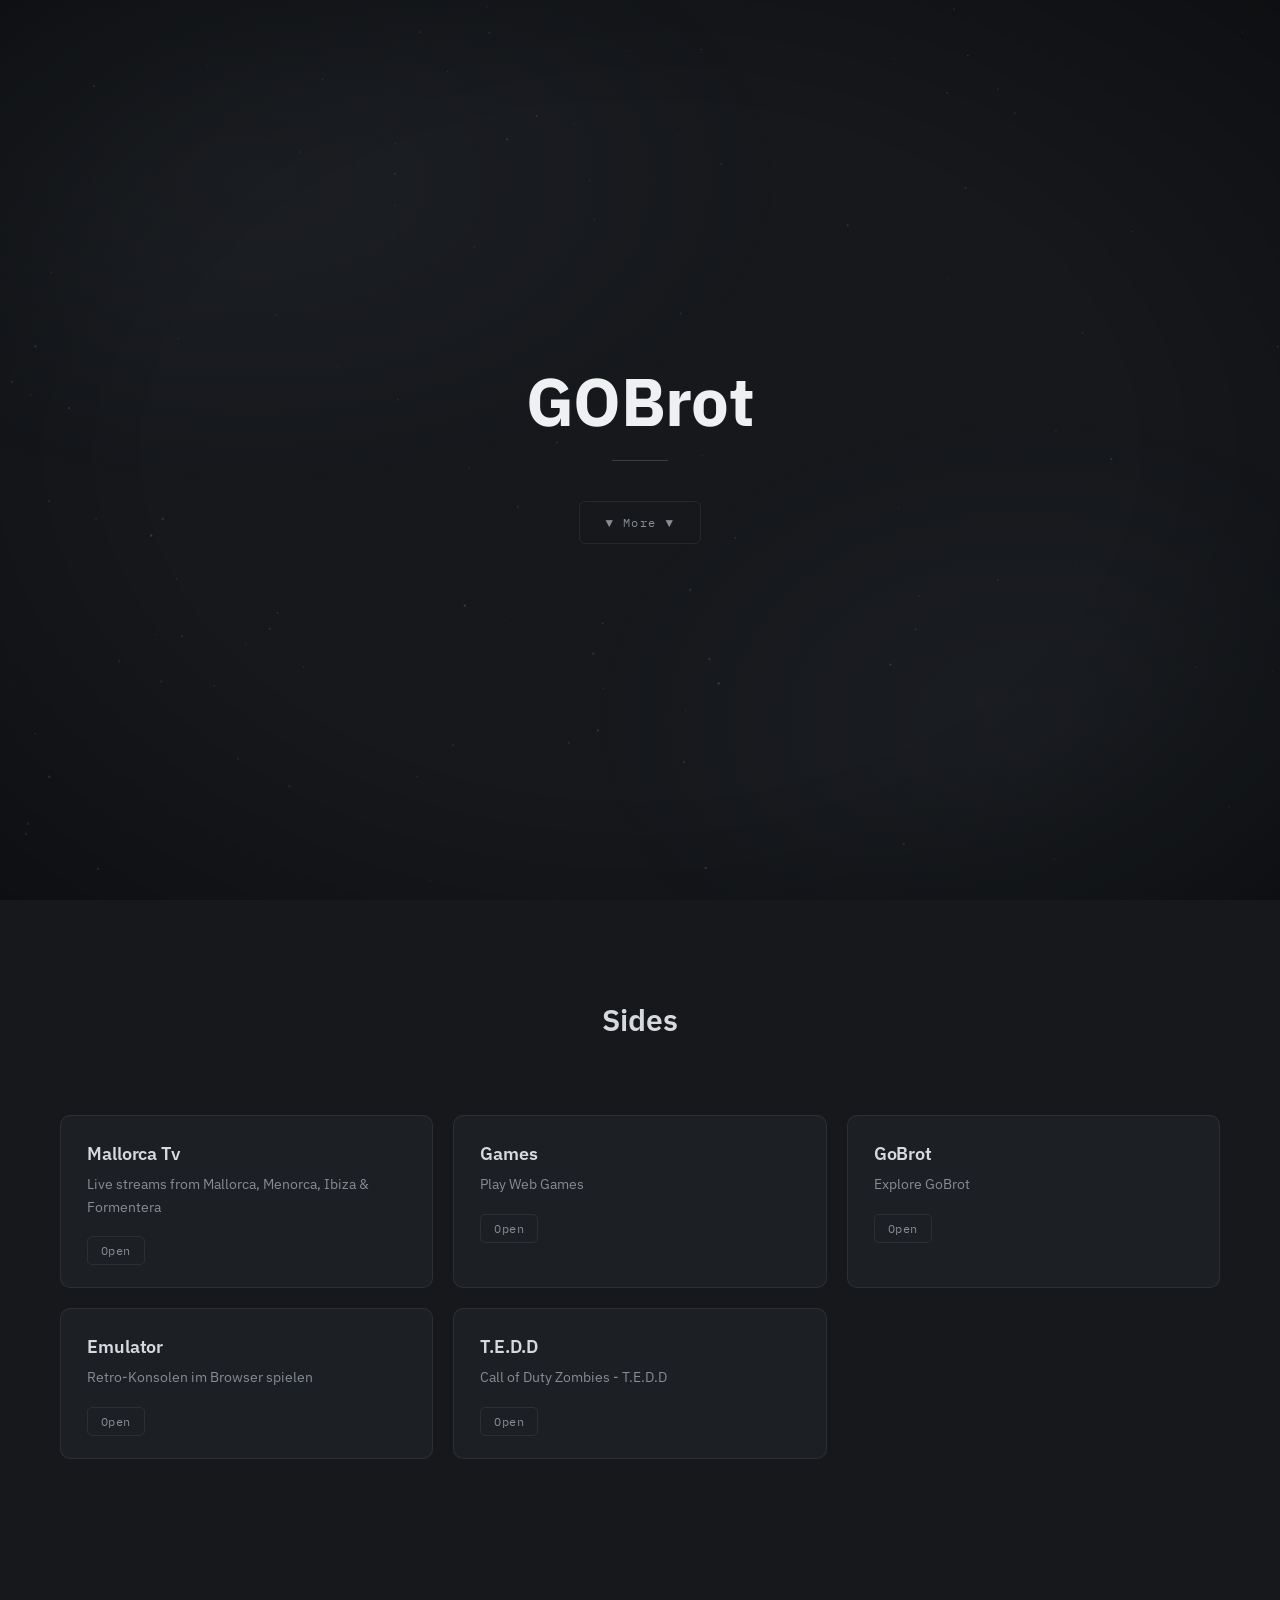
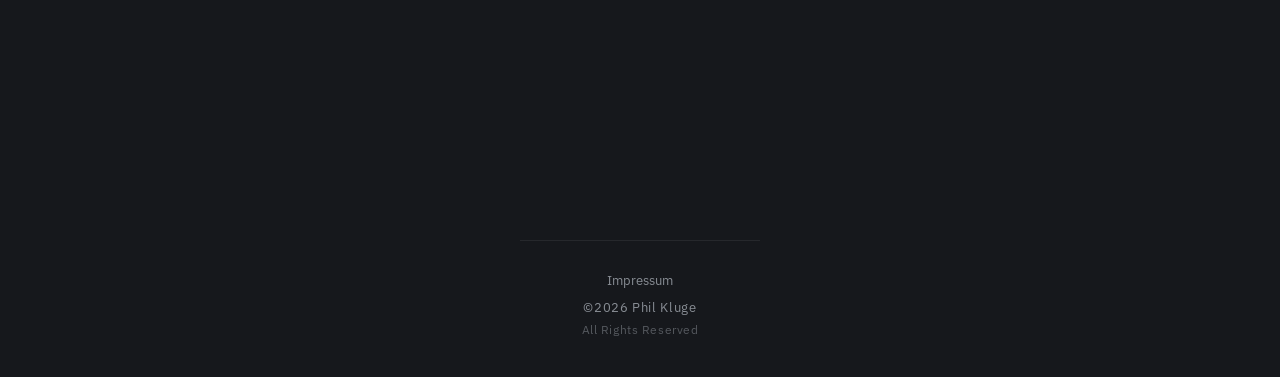
==== commit ce4fb8e1: "Action" ====
--- a/index.html
+++ b/index.html
@@ -30,25 +30,31 @@
         <section class="sites" id="sites">
             <h2 class="section-title">Sides</h2>
             <nav class="sites-grid" aria-label="Sides">
-                <a class="site-card" href="/Sides/MallorcaTv/index.html">
+                <a class="site-card" href="Sides/MallorcaTv/index.html">
                     <h3>Mallorca Tv</h3>
                     <p>Live streams from Mallorca, Menorca, Ibiza & Formentera</p>
                     <span class="site-open">Open</span>
                 </a>
 
-                <a class="site-card" href="/Sides/Games/index.html">
+                <a class="site-card" href="Sides/Games/index.html">
                     <h3>Games</h3>
                     <p>Play Web Games</p>
                     <span class="site-open">Open</span>
                 </a>
 
-                <a class="site-card" href="/Sides/GoBrot/index.html">
+                <a class="site-card" href="Sides/GoBrot/index.html">
                     <h3>GoBrot</h3>
                     <p>Explore GoBrot</p>
                     <span class="site-open">Open</span>
                 </a>
 
-                <a class="site-card" href="/Sides/TheKronorium/T.E.D.D/index.html">
+                <a class="site-card" href="Sides/Emulator/index.html">
+                    <h3>Emulator</h3>
+                    <p>Retro-Konsolen im Browser spielen</p>
+                    <span class="site-open">Open</span>
+                </a>
+
+                <a class="site-card" href="Sides/TheKronorium/T.E.D.D/index.html">
                     <h3>T.E.D.D</h3>
                     <p>Call of Duty Zombies - T.E.D.D</p>
                     <span class="site-open">Open</span>
--- a/style.css
+++ b/style.css
@@ -0,0 +1,280 @@
+/*V.1.1 Modern Dark*/
+
+:root {
+    --bg:            #16181c;
+    --bg-card:       #1c1f24;
+    --bg-card-hover: #20242a;
+    --title:         #eef0f2;
+    --text:          #d6d9dd;
+    --text-dim:      #888d94;
+    --focus:         #5d6e7a;
+    --border:        rgba(255, 255, 255, 0.07);
+    --border-bright: rgba(255, 255, 255, 0.16);
+    --font-sans:     'IBM Plex Sans', sans-serif;
+    --font-mono:     'IBM Plex Mono', monospace;
+}
+
+* {
+    margin: 0;
+    padding: 0;
+    box-sizing: border-box;
+}
+
+html {
+    scroll-behavior: smooth;
+}
+
+body {
+    background: var(--bg);
+    color: var(--text);
+    font-family: var(--font-sans);
+    overflow-x: hidden;
+}
+
+/* ── Hintergrund ── */
+
+#starfield {
+    position: fixed;
+    inset: 0;
+    width: 100%;
+    height: 100%;
+    z-index: 0;
+    pointer-events: none;
+    opacity: 0.5;
+}
+
+.bg-glow {
+    position: fixed;
+    inset: 0;
+    z-index: 1;
+    pointer-events: none;
+    background:
+        radial-gradient(ellipse 60% 50% at 20% 20%, rgba(143, 163, 179, 0.05) 0%, transparent 70%),
+        radial-gradient(ellipse 50% 50% at 80% 80%, rgba(143, 163, 179, 0.04) 0%, transparent 70%);
+}
+
+.vignette {
+    position: fixed;
+    inset: 0;
+    z-index: 9;
+    pointer-events: none;
+    background: radial-gradient(ellipse at center, transparent 55%, rgba(0, 0, 0, 0.35) 100%);
+}
+
+/* ── Hero ── */
+
+.hero {
+    height: 100vh;
+    display: flex;
+    align-items: center;
+    justify-content: center;
+    position: relative;
+    z-index: 2;
+}
+
+.hero-content {
+    text-align: center;
+    padding: 2rem;
+}
+
+.title {
+    font-size: 4.2rem;
+    font-weight: 700;
+    color: var(--title);
+    letter-spacing: -0.01em;
+    margin-bottom: 1rem;
+    opacity: 0;
+    animation: fadeIn 0.7s ease 0.1s forwards;
+}
+
+.title-line {
+    width: 56px;
+    height: 1px;
+    margin: 0 auto 2.5rem;
+    background: var(--border-bright);
+    opacity: 0;
+    animation: fadeIn 0.7s ease 0.4s forwards;
+}
+
+.scroll-btn {
+    display: inline-flex;
+    align-items: center;
+    padding: 0.75rem 1.6rem;
+    border: 1px solid var(--border);
+    border-radius: 6px;
+    color: var(--text-dim);
+    font-family: var(--font-mono);
+    font-size: 0.78rem;
+    letter-spacing: 0.12em;
+    text-decoration: none;
+    transition: border-color 0.2s ease, color 0.2s ease, background 0.2s ease;
+    opacity: 0;
+    animation: fadeIn 0.7s ease 0.55s forwards;
+}
+
+.scroll-btn:hover,
+.scroll-btn:focus-visible {
+    background: rgba(255, 255, 255, 0.03);
+    border-color: var(--border-bright);
+    color: var(--text);
+    outline: none;
+}
+
+/* ── Unterseiten-Links ── */
+
+.sites {
+    min-height: 100vh;
+    padding: 100px 20px 80px;
+    position: relative;
+    z-index: 2;
+}
+
+.section-title {
+    text-align: center;
+    font-size: 1.9rem;
+    font-weight: 600;
+    margin-bottom: 56px;
+    letter-spacing: -0.005em;
+}
+
+.sites-grid {
+    max-width: 1200px;
+    margin: 0 auto;
+    display: grid;
+    grid-template-columns: repeat(auto-fit, minmax(320px, 1fr));
+    gap: 20px;
+    padding: 20px;
+}
+
+.site-card {
+    display: block;
+    background: var(--bg-card);
+    border: 1px solid var(--border);
+    border-radius: 10px;
+    padding: 26px 26px 22px;
+    color: inherit;
+    text-decoration: none;
+    transition: border-color 0.2s ease, transform 0.2s ease, background 0.2s ease;
+    opacity: 0;
+    transform: translateY(10px);
+    animation: fadeInUp 0.5s ease forwards;
+}
+
+.site-card:nth-child(1) { animation-delay: 0.04s; }
+.site-card:nth-child(2) { animation-delay: 0.08s; }
+.site-card:nth-child(3) { animation-delay: 0.12s; }
+.site-card:nth-child(4) { animation-delay: 0.16s; }
+.site-card:nth-child(5) { animation-delay: 0.20s; }
+.site-card:nth-child(6) { animation-delay: 0.24s; }
+
+.site-card:hover {
+    border-color: var(--border-bright);
+    background: var(--bg-card-hover);
+    transform: translateY(-2px);
+}
+
+.site-card:focus-visible {
+    outline: 2px solid var(--focus);
+    outline-offset: 2px;
+}
+
+.site-card h3 {
+    font-size: 1.1rem;
+    font-weight: 600;
+    margin-bottom: 8px;
+    letter-spacing: -0.005em;
+}
+
+.site-card p {
+    color: var(--text-dim);
+    line-height: 1.6;
+    margin-bottom: 18px;
+    font-size: 0.88rem;
+}
+
+.site-open {
+    display: inline-block;
+    border: 1px solid var(--border);
+    padding: 6px 13px;
+    border-radius: 5px;
+    font-family: var(--font-mono);
+    font-size: 0.76rem;
+    letter-spacing: 0.04em;
+    color: var(--text-dim);
+    transition: border-color 0.2s ease, color 0.2s ease;
+}
+
+.site-card:hover .site-open {
+    border-color: var(--border-bright);
+    color: var(--text);
+}
+
+/* ── Footer ── */
+
+.footer {
+    padding: 40px 20px;
+    text-align: center;
+    position: relative;
+    z-index: 2;
+}
+
+.footer-line {
+    width: 240px;
+    height: 1px;
+    margin: 0 auto 28px;
+    background: var(--border);
+}
+
+.footer-link {
+    display: inline-block;
+    margin-bottom: 10px;
+    color: var(--text-dim);
+    font-size: 0.8rem;
+    text-decoration: none;
+}
+
+.footer-link:hover {
+    color: var(--text);
+}
+
+.copyright {
+    color: var(--text-dim);
+    font-size: 0.8rem;
+    letter-spacing: 0.05em;
+    margin-bottom: 6px;
+}
+
+.rights {
+    color: var(--text-dim);
+    font-size: 0.72rem;
+    letter-spacing: 0.05em;
+    opacity: 0.55;
+}
+
+/* ── Animationen ── */
+
+@keyframes fadeIn {
+    to { opacity: 1; }
+}
+
+@keyframes fadeInUp {
+    to { opacity: 1; transform: translateY(0); }
+}
+
+/* ── Responsive ── */
+
+@media (max-width: 768px) {
+    .title         { font-size: 2.4rem; }
+    .section-title { font-size: 1.5rem; }
+    .sites-grid    { grid-template-columns: 1fr; }
+}
+
+@media (prefers-reduced-motion: reduce) {
+    html { scroll-behavior: auto; }
+
+    *, *::before, *::after {
+        animation-duration: 0.01ms !important;
+        animation-iteration-count: 1 !important;
+        transition-duration: 0.01ms !important;
+    }
+}
